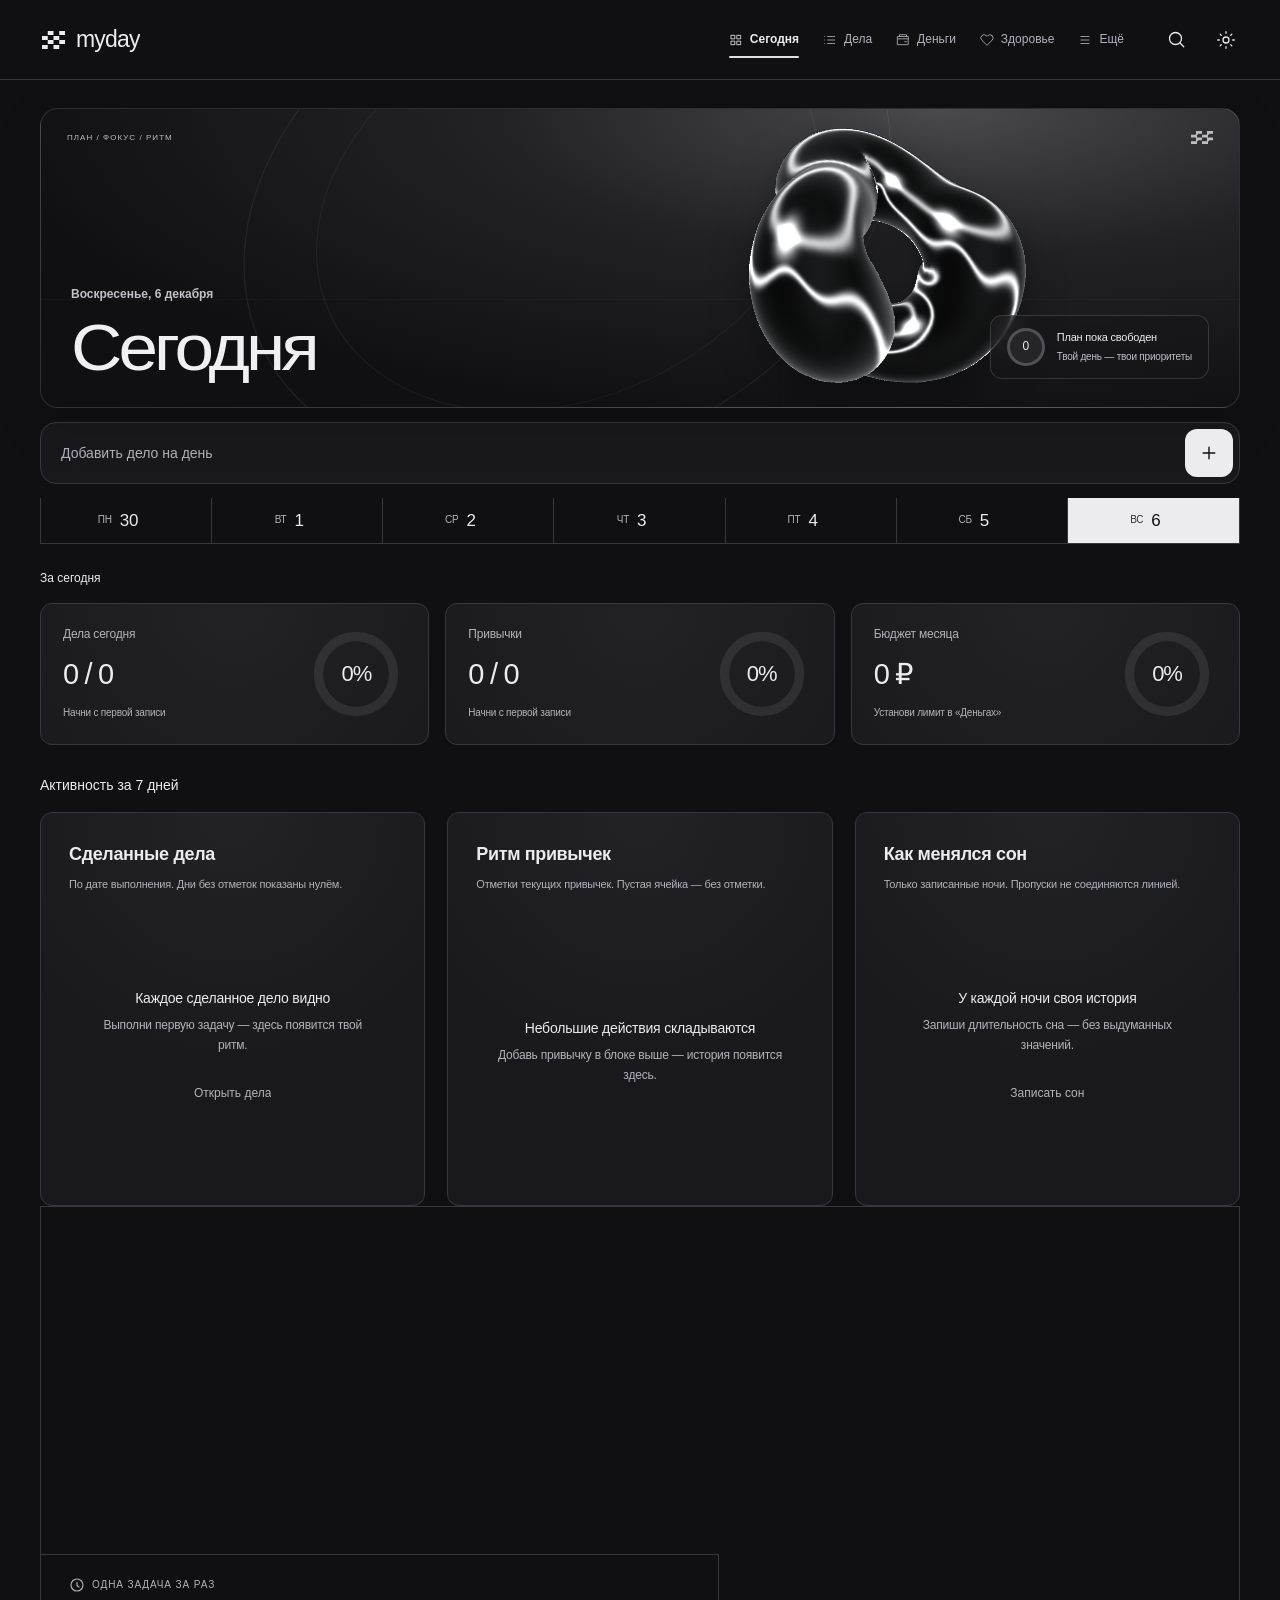
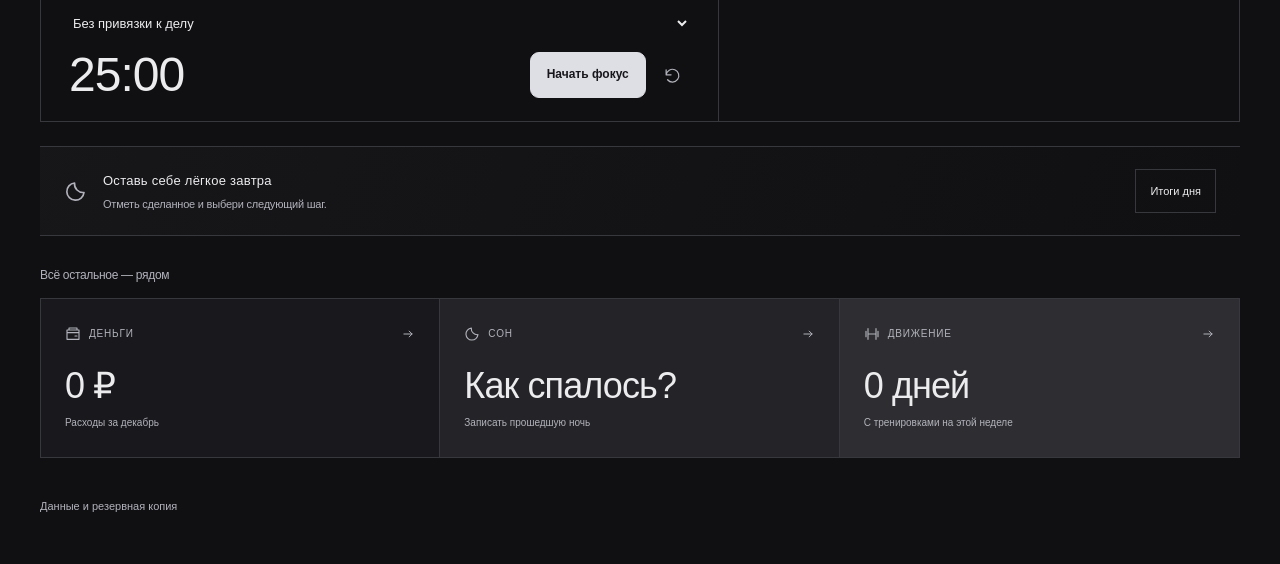
==== index.html @ 7b676718 "Add touch gestures, undo and responsive chart feedback" ====
<!doctype html>
<html lang="ru"><head>
<meta charset="utf-8">
<meta name="viewport" content="width=device-width, initial-scale=1, viewport-fit=cover">
<title>MyDay</title>
<link rel="manifest" href="./manifest.webmanifest">
<link rel="icon" href="./icon.svg" type="image/svg+xml">
<meta name="theme-color" content="#080808">
<meta name="apple-mobile-web-app-capable" content="yes">
<meta name="apple-mobile-web-app-status-bar-style" content="default">
<meta name="apple-mobile-web-app-title" content="MyDay">
</head><body><div style="min-height:100vh;display:grid;place-items:center;font-family:system-ui,-apple-system,sans-serif;color:#6b7280">Загрузка «MyDay»…</div>
<script>
(async()=>{
  const part="./app/app.html",v="63";
  try{if('serviceWorker' in navigator)navigator.serviceWorker.register('./sw.js').catch(()=>{})}catch(e){}
  try{
    const r=await fetch(part+"?v="+v,{cache:"no-store"});
    if(!r.ok)throw new Error("Не загрузился модуль "+part);
    const html=await r.text();
    if(!html.includes('id="nav"')||!html.includes('id="t-ov"'))throw new Error("Модуль приложения повреждён");
    document.open();document.write(html);document.close();
  }catch(e){
    document.body.innerHTML="<div style=\"padding:24px;font-family:system-ui\"><h2>Нет связи</h2><p>Не удалось загрузить приложение: "+String(e.message||e).replace(/[<>&]/g,"")+".</p><p>Откройте его один раз с интернетом — после этого оно будет работать офлайн.</p><button onclick=\"location.reload()\">Повторить</button></div>";
  }
})();
</script></body></html>
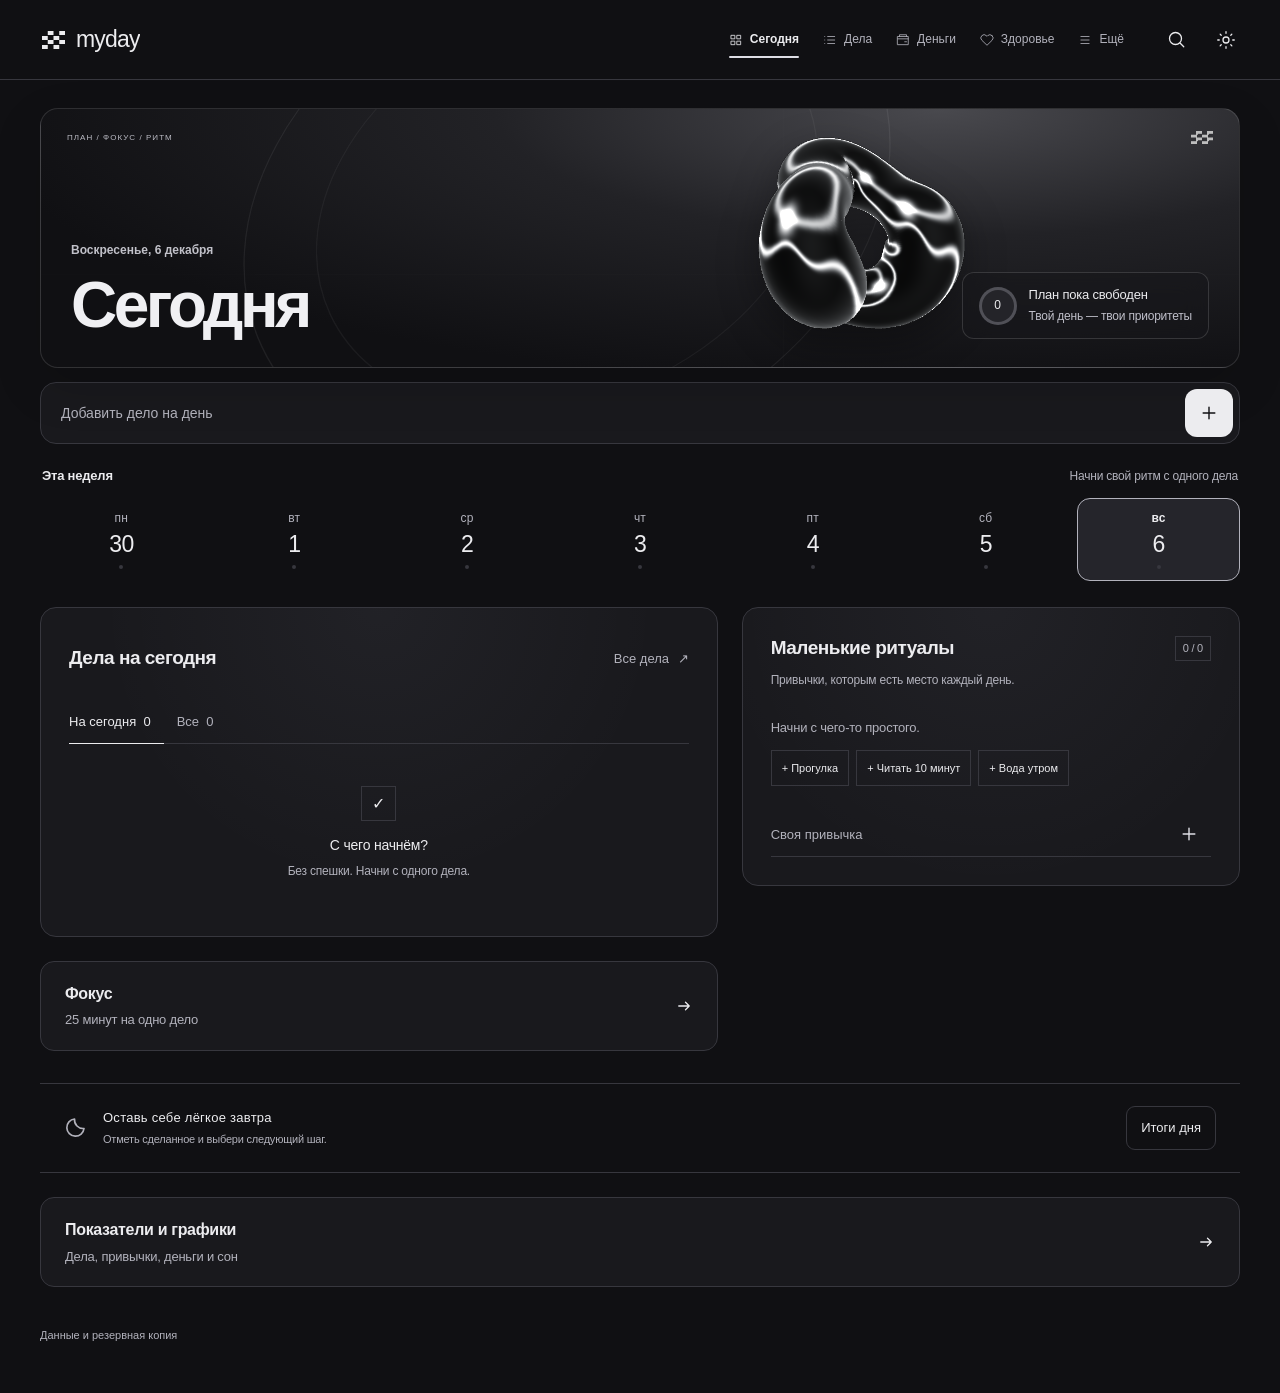
==== commit 9b237452: "Refine week rhythm strip and align loader cache version" ====
--- a/index.html
+++ b/index.html
@@ -12,7 +12,7 @@
 </head><body><div style="min-height:100vh;display:grid;place-items:center;font-family:system-ui,-apple-system,sans-serif;color:#6b7280">Загрузка «MyDay»…</div>
 <script>
 (async()=>{
-  const part="./app/app.html",v="63";
+  const part="./app/app.html",v="66";
   try{if('serviceWorker' in navigator)navigator.serviceWorker.register('./sw.js').catch(()=>{})}catch(e){}
   try{
     const r=await fetch(part+"?v="+v,{cache:"no-store"});
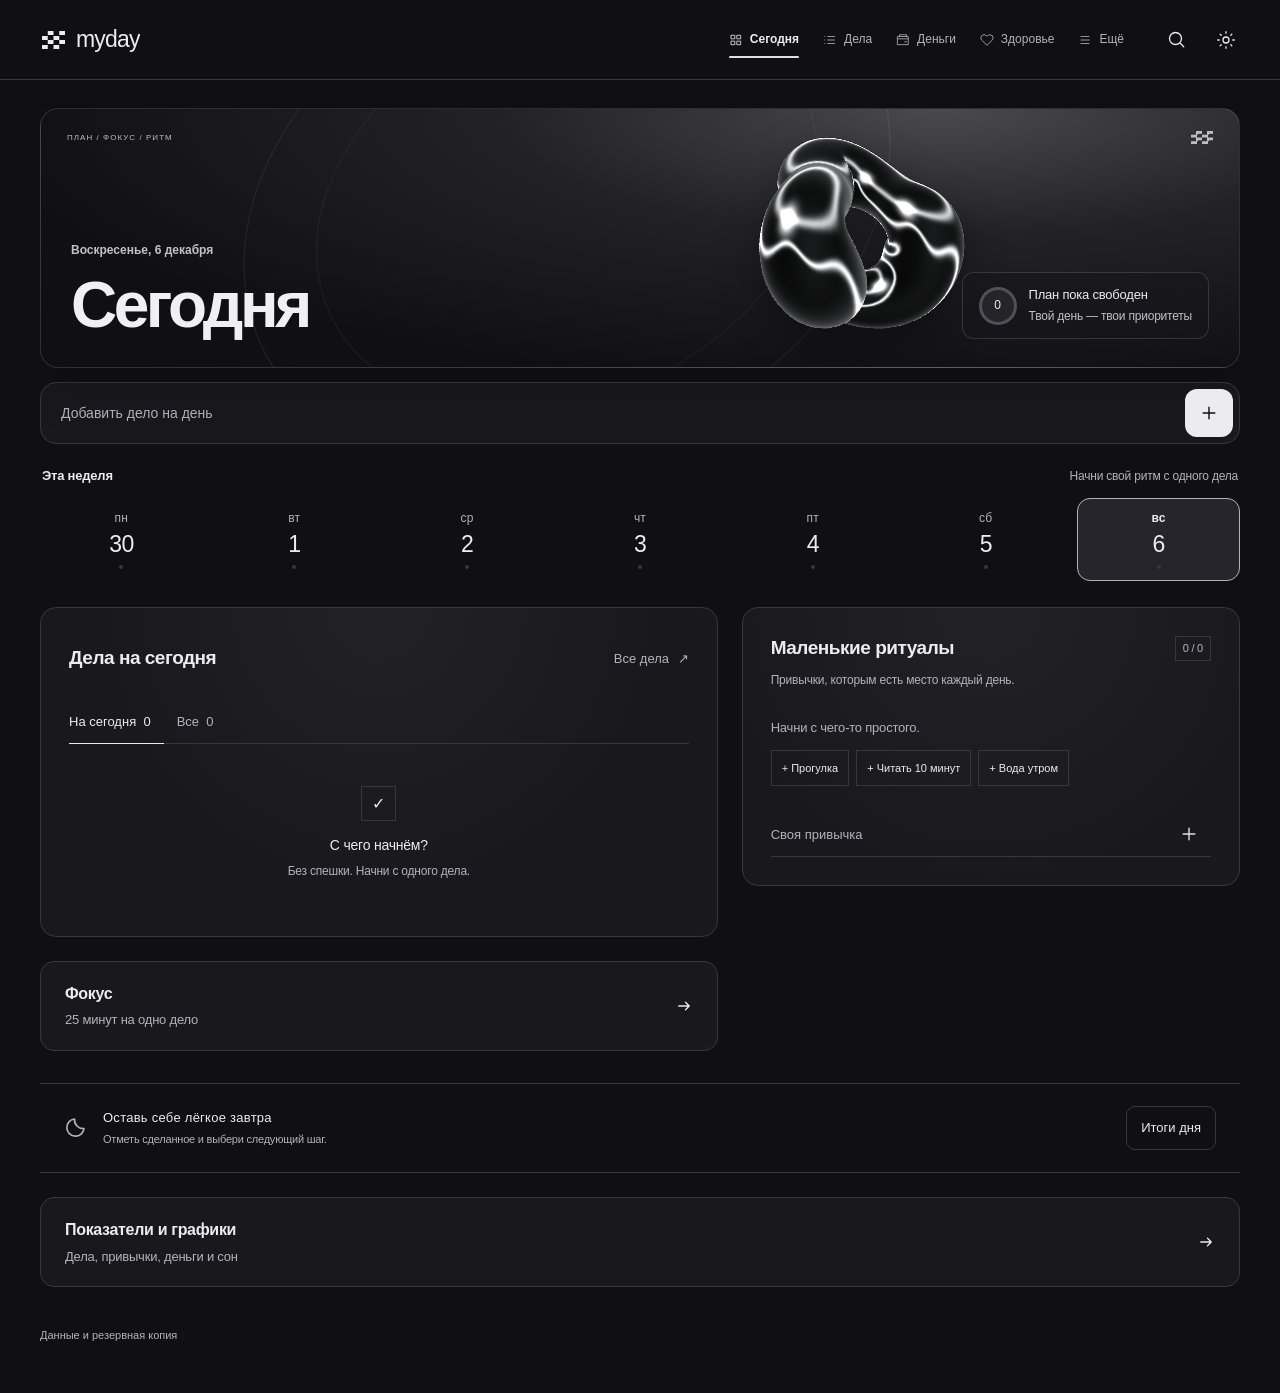
==== commit 422b4bf7: "Add appearance personalisation with contrast-aware custom colours and live preview" ====
--- a/index.html
+++ b/index.html
@@ -12,7 +12,7 @@
 </head><body><div style="min-height:100vh;display:grid;place-items:center;font-family:system-ui,-apple-system,sans-serif;color:#6b7280">Загрузка «MyDay»…</div>
 <script>
 (async()=>{
-  const part="./app/app.html",v="66";
+  const part="./app/app.html",v="67";
   try{if('serviceWorker' in navigator)navigator.serviceWorker.register('./sw.js').catch(()=>{})}catch(e){}
   try{
     const r=await fetch(part+"?v="+v,{cache:"no-store"});
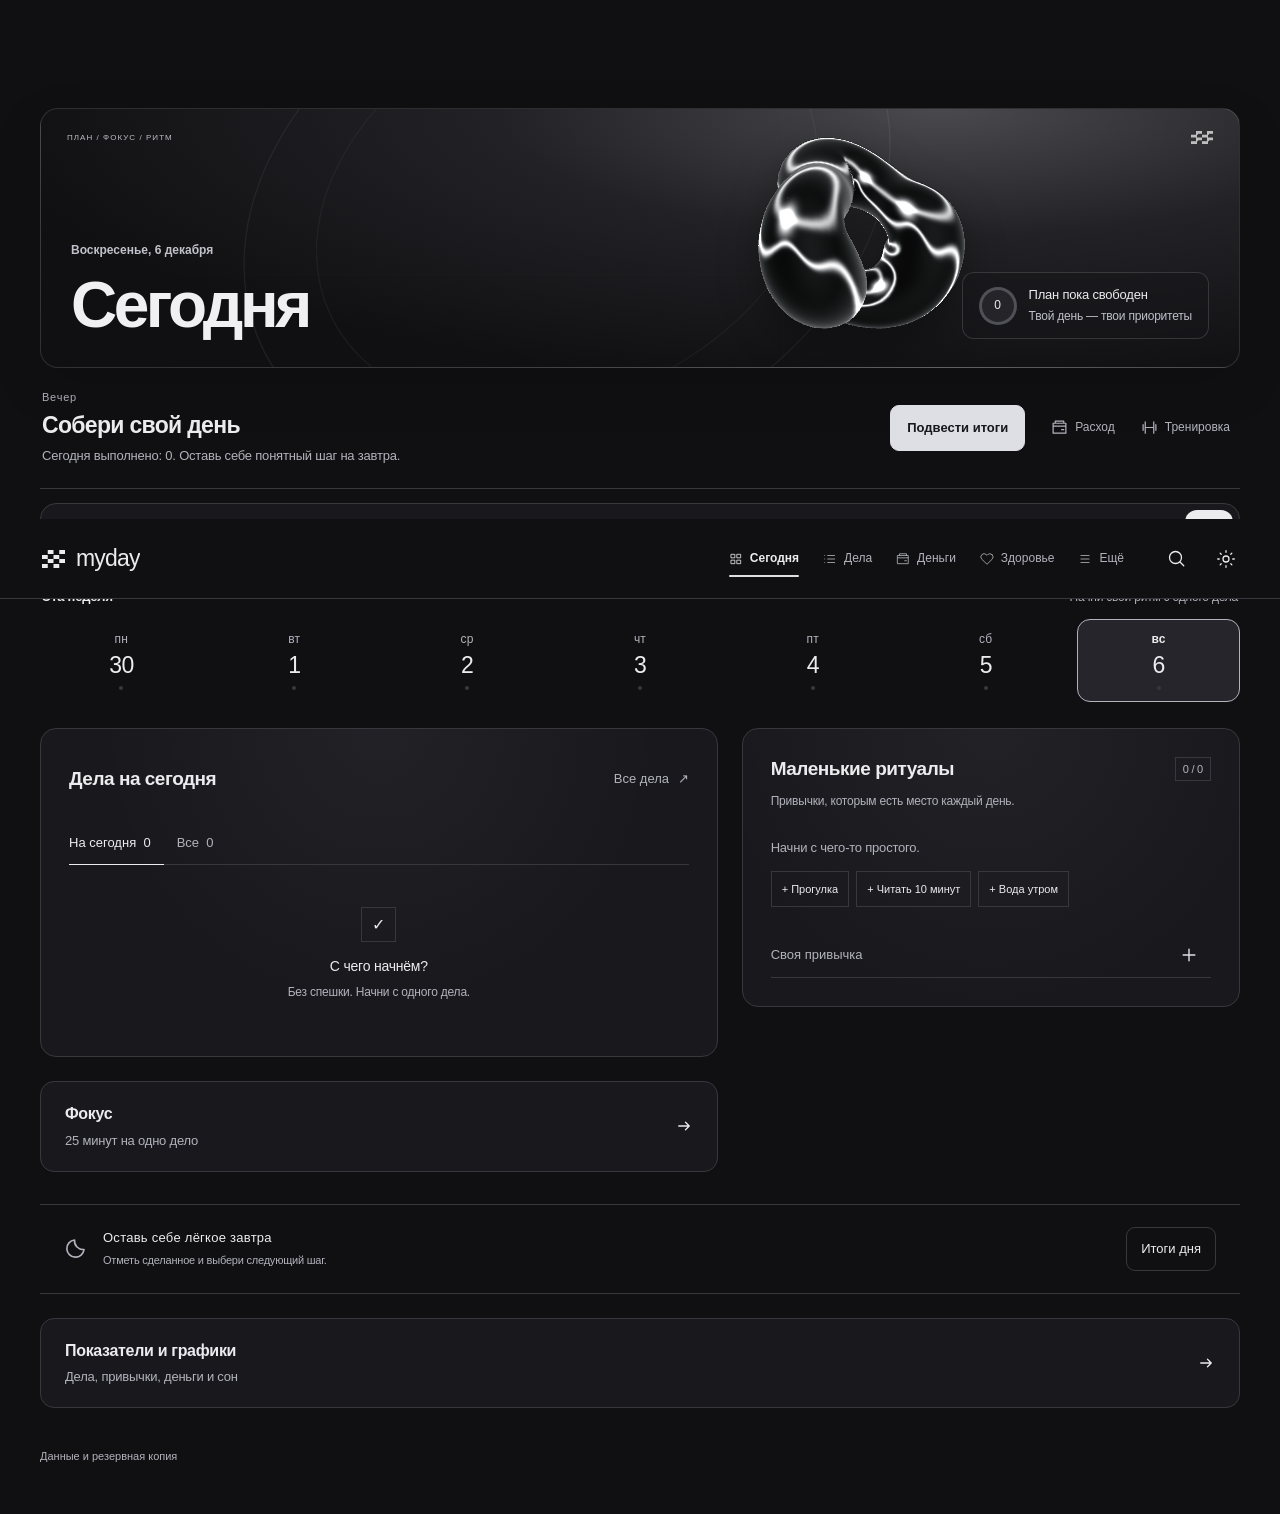
==== commit 7bd27ae7: "Add contextual daily flow and one-shot main task completion feedback" ====
--- a/index.html
+++ b/index.html
@@ -12,7 +12,7 @@
 </head><body><div style="min-height:100vh;display:grid;place-items:center;font-family:system-ui,-apple-system,sans-serif;color:#6b7280">Загрузка «MyDay»…</div>
 <script>
 (async()=>{
-  const part="./app/app.html",v="67";
+  const part="./app/app.html",v="68";
   try{if('serviceWorker' in navigator)navigator.serviceWorker.register('./sw.js').catch(()=>{})}catch(e){}
   try{
     const r=await fetch(part+"?v="+v,{cache:"no-store"});
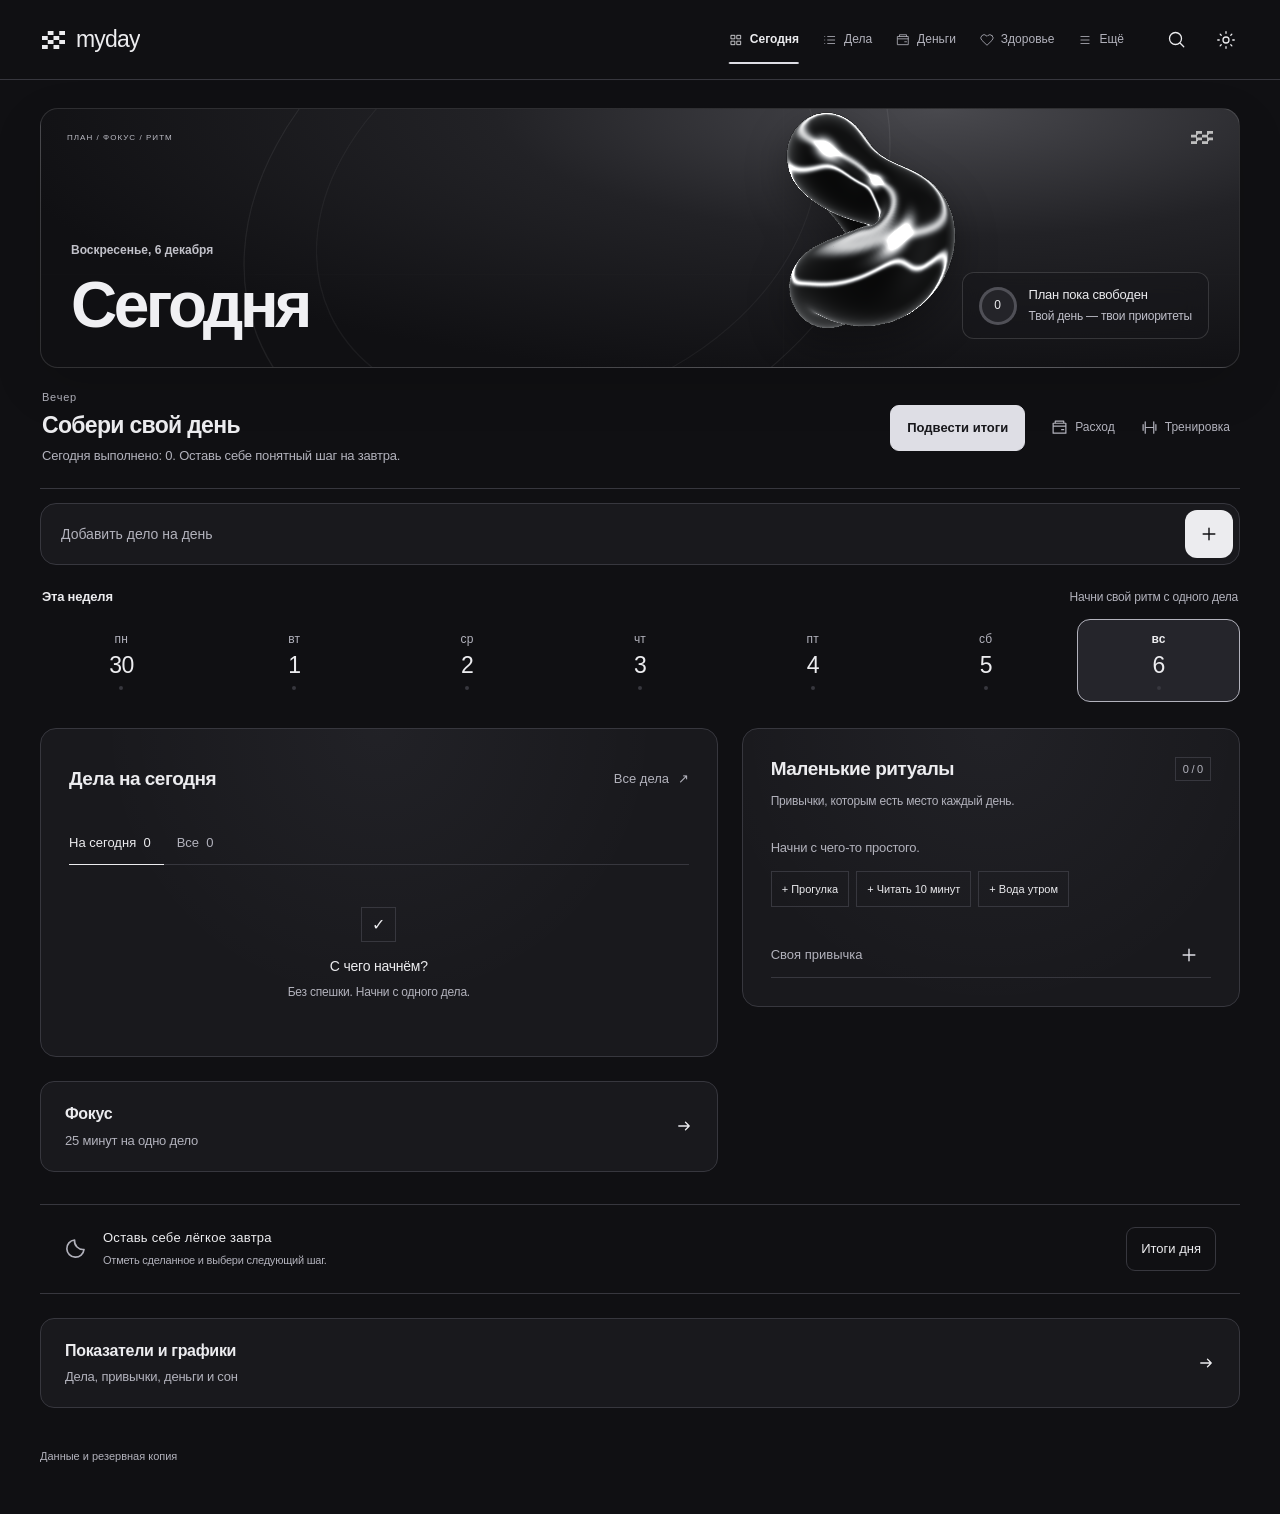
==== commit 7e62f67e: "Polish main-task hierarchy, chrome section art and tactile chart navigation" ====
--- a/index.html
+++ b/index.html
@@ -12,7 +12,7 @@
 </head><body><div style="min-height:100vh;display:grid;place-items:center;font-family:system-ui,-apple-system,sans-serif;color:#6b7280">Загрузка «MyDay»…</div>
 <script>
 (async()=>{
-  const part="./app/app.html",v="68";
+  const part="./app/app.html",v="69";
   try{if('serviceWorker' in navigator)navigator.serviceWorker.register('./sw.js').catch(()=>{})}catch(e){}
   try{
     const r=await fetch(part+"?v="+v,{cache:"no-store"});
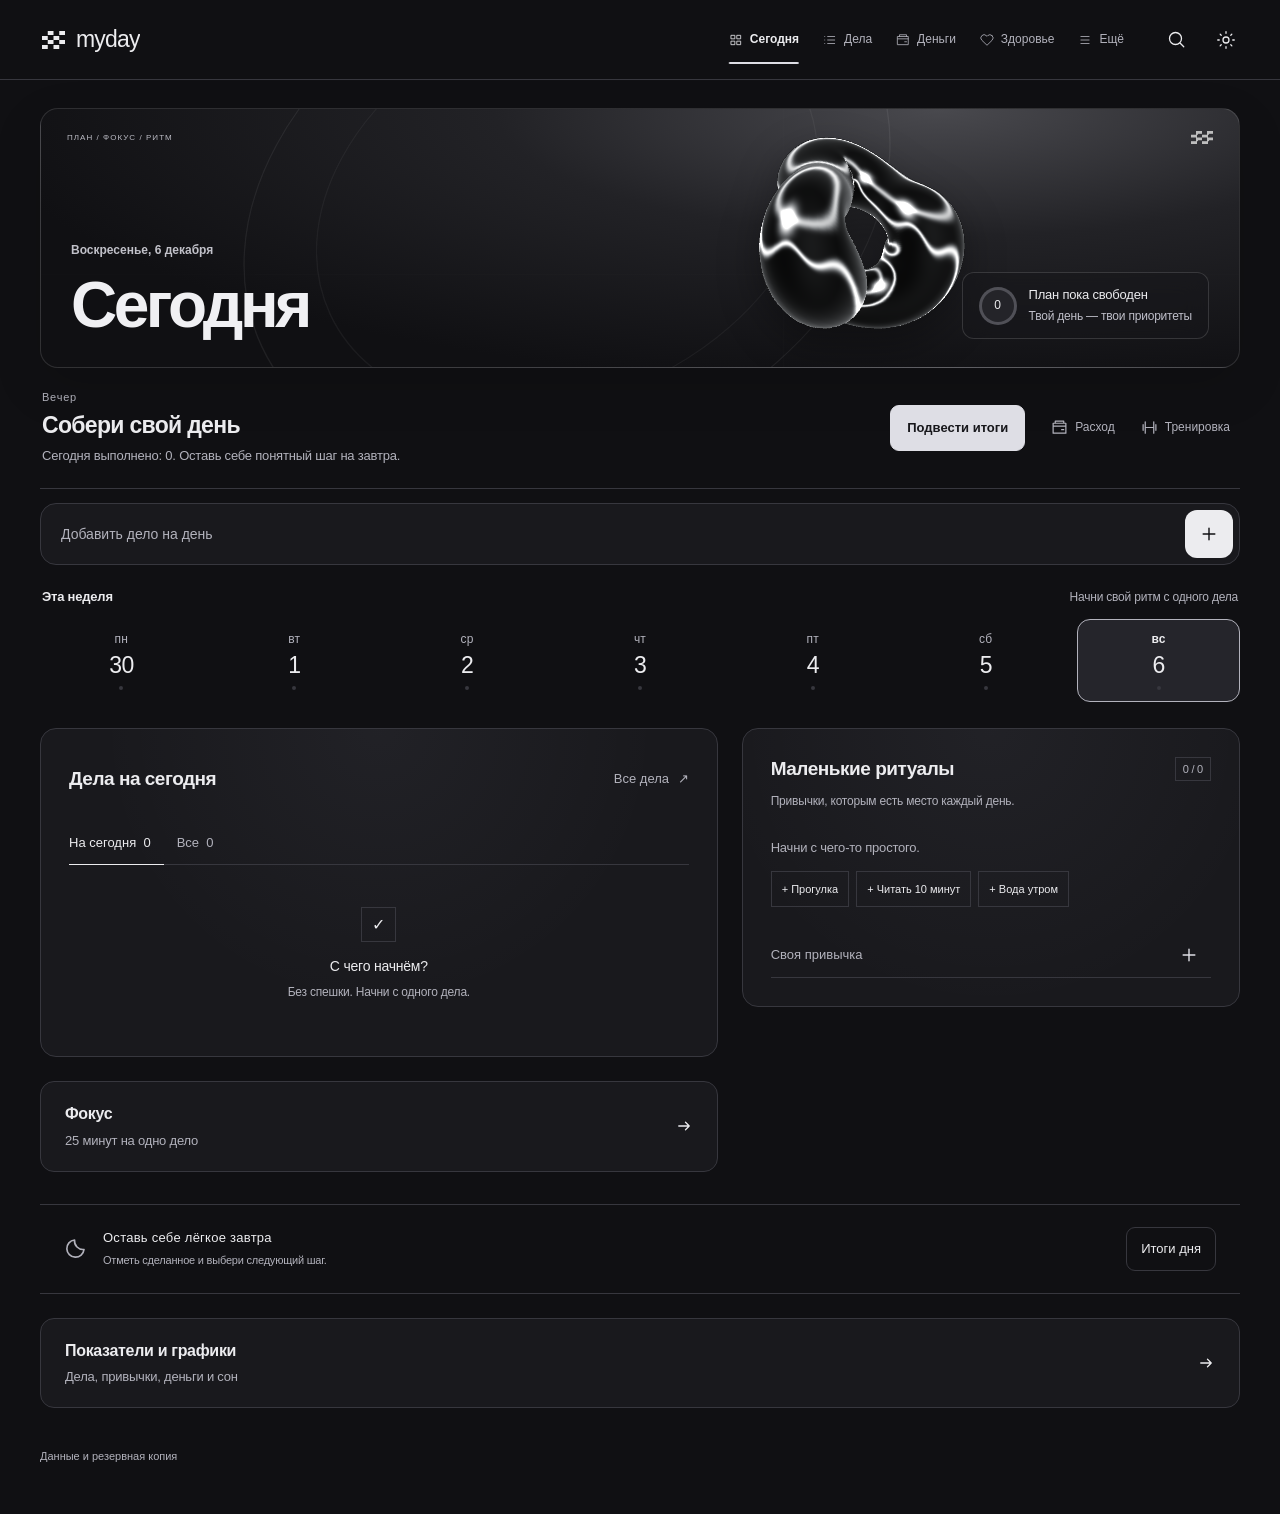
==== commit 9c61a20b: "Add guided workout sessions with rest timer, journal persistence and program integration" ====
--- a/index.html
+++ b/index.html
@@ -12,7 +12,7 @@
 </head><body><div style="min-height:100vh;display:grid;place-items:center;font-family:system-ui,-apple-system,sans-serif;color:#6b7280">Загрузка «MyDay»…</div>
 <script>
 (async()=>{
-  const part="./app/app.html",v="69";
+  const part="./app/app.html",v="70";
   try{if('serviceWorker' in navigator)navigator.serviceWorker.register('./sw.js').catch(()=>{})}catch(e){}
   try{
     const r=await fetch(part+"?v="+v,{cache:"no-store"});
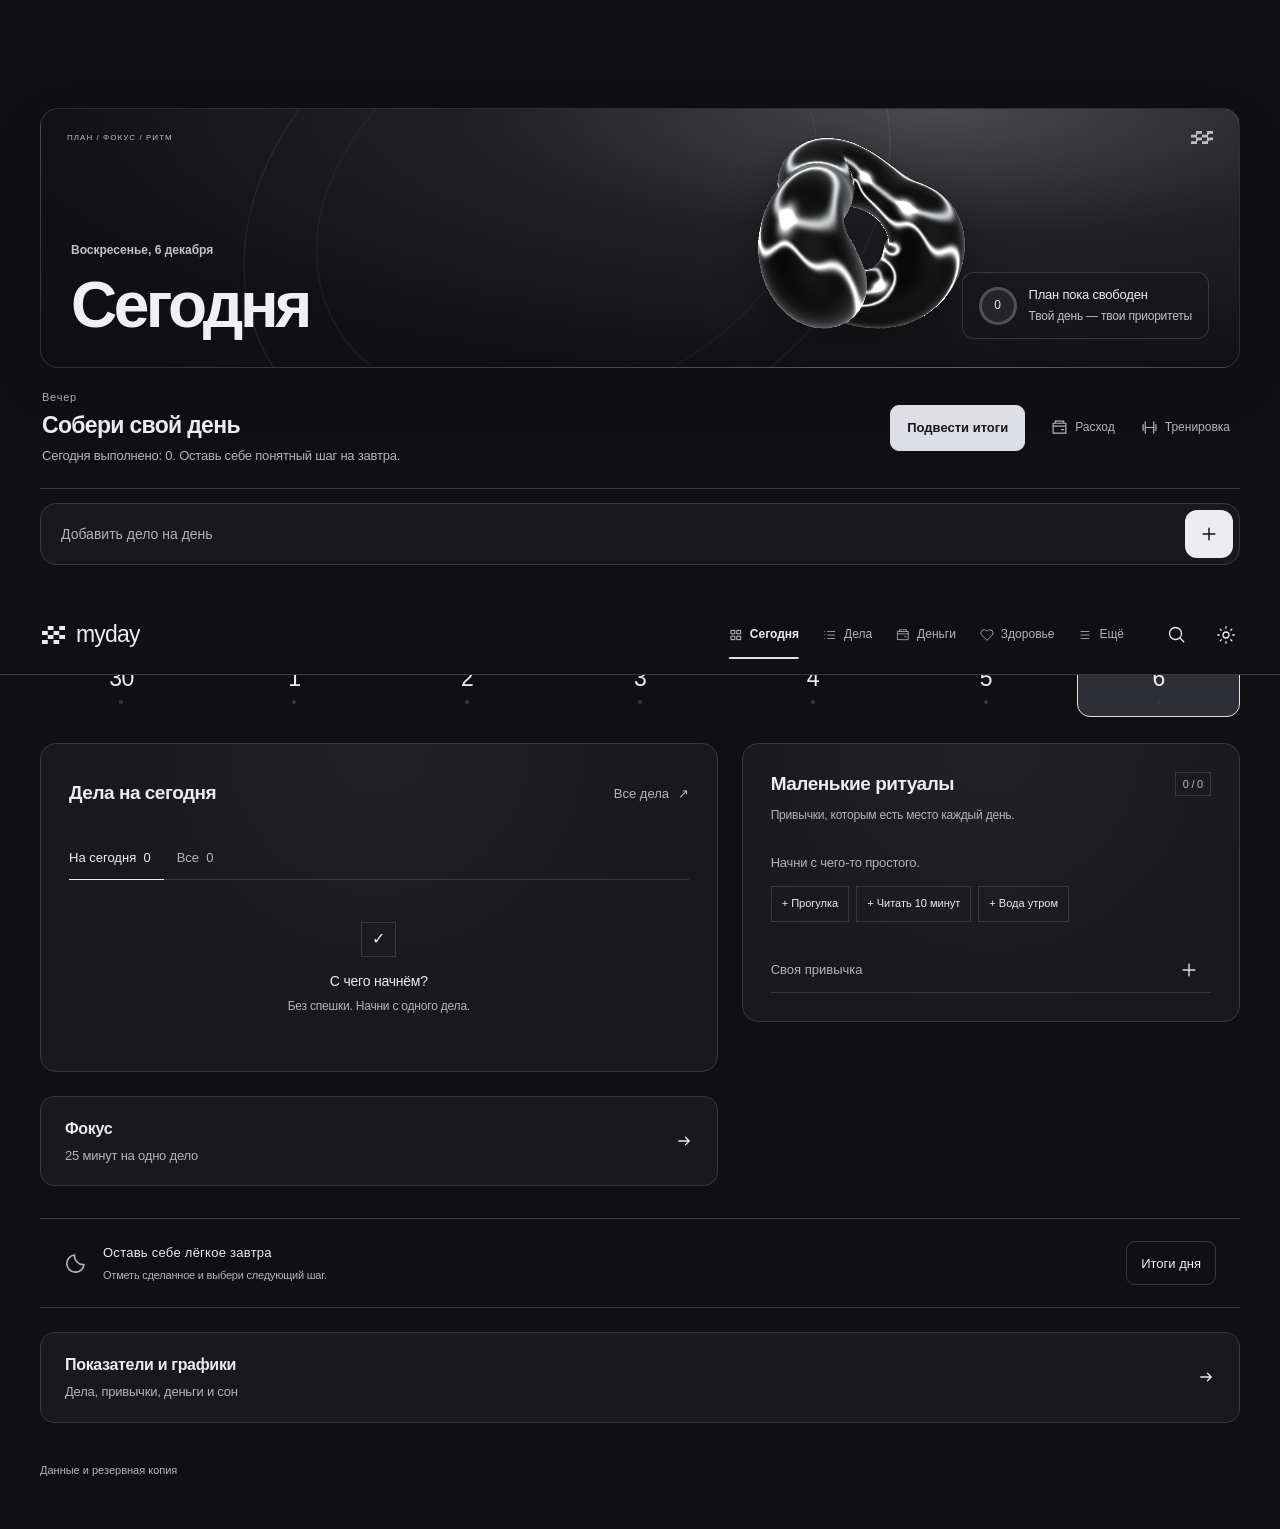
==== commit ff72d344: "Add interactive week calendar with daily records and date-specific task planning" ====
--- a/index.html
+++ b/index.html
@@ -12,7 +12,7 @@
 </head><body><div style="min-height:100vh;display:grid;place-items:center;font-family:system-ui,-apple-system,sans-serif;color:#6b7280">Загрузка «MyDay»…</div>
 <script>
 (async()=>{
-  const part="./app/app.html",v="70";
+  const part="./app/app.html",v="71";
   try{if('serviceWorker' in navigator)navigator.serviceWorker.register('./sw.js').catch(()=>{})}catch(e){}
   try{
     const r=await fetch(part+"?v="+v,{cache:"no-store"});
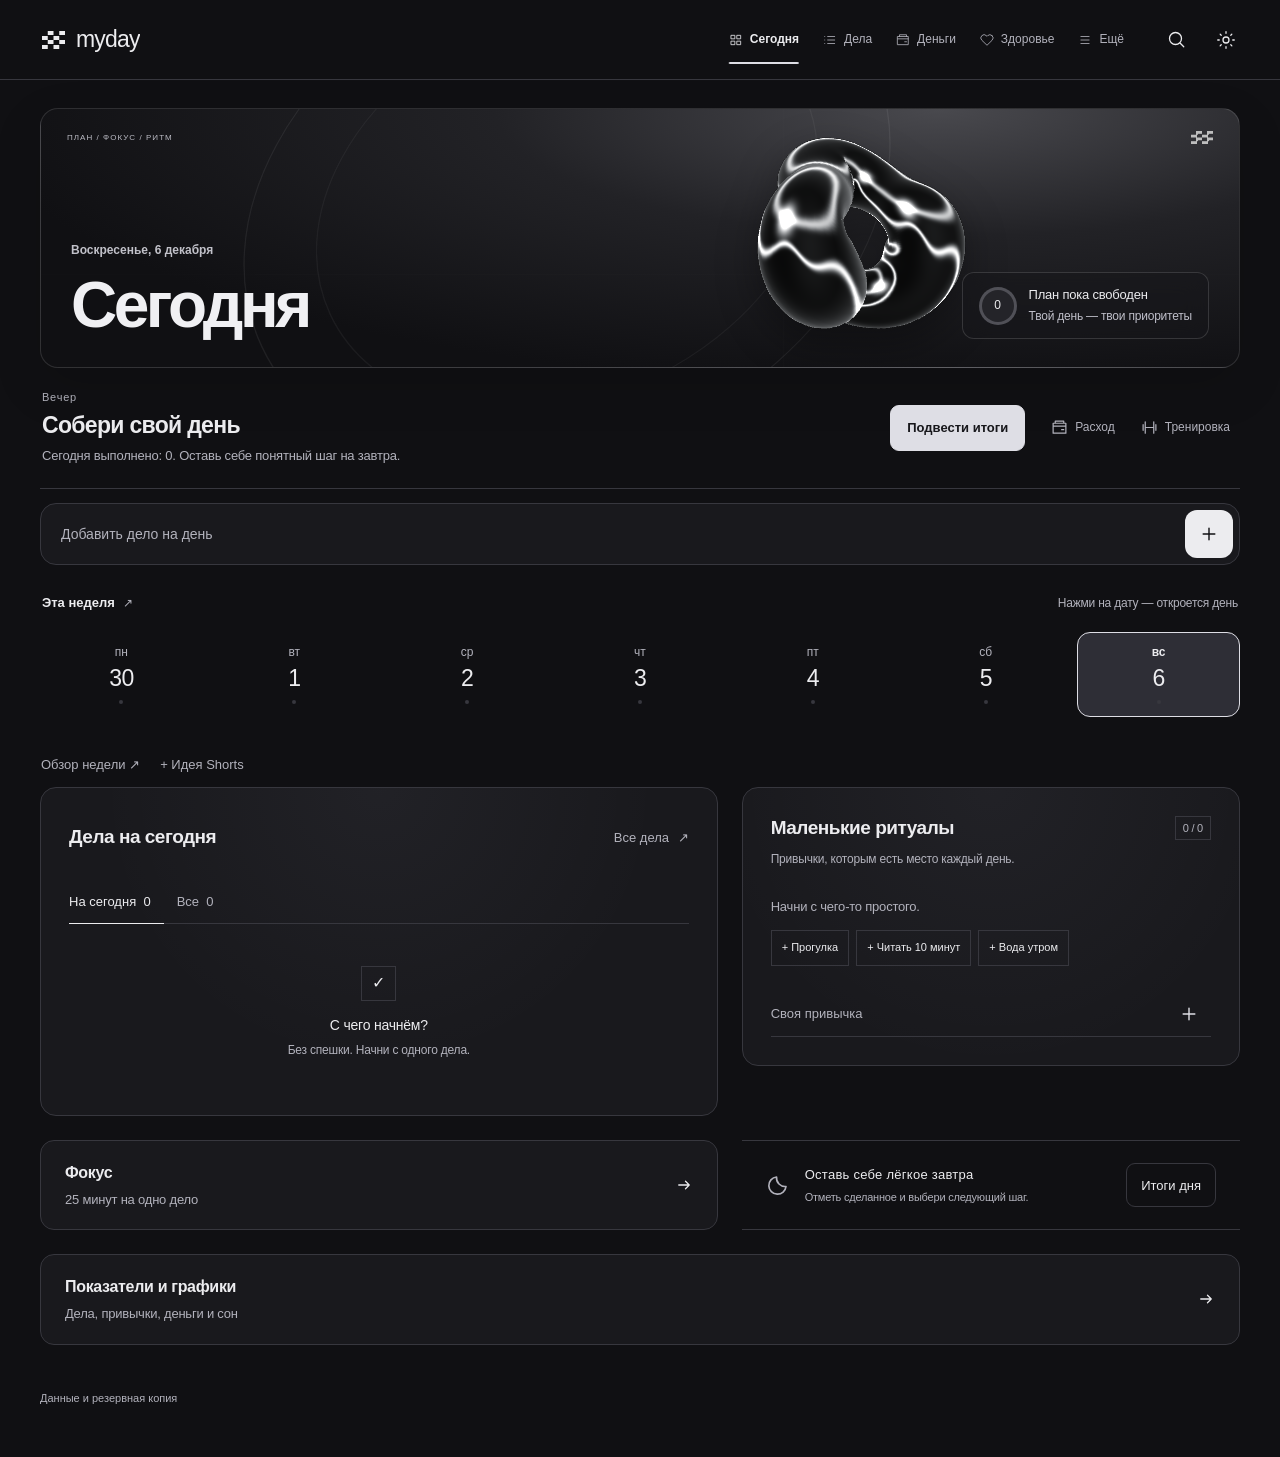
==== commit 34be2436: "Build Shorts production board, quick capture, ZIP packages, offline PWA and revision-based notes syn" ====
--- a/index.html
+++ b/index.html
@@ -11,8 +11,9 @@
 <meta name="apple-mobile-web-app-title" content="MyDay">
 </head><body><div style="min-height:100vh;display:grid;place-items:center;font-family:system-ui,-apple-system,sans-serif;color:#6b7280">Загрузка «MyDay»…</div>
 <script>
+addEventListener('beforeinstallprompt',e=>{e.preventDefault();window.MyDayInstallPrompt=e});
 (async()=>{
-  const part="./app/app.html",v="71";
+  const part="./app/app.html",v="75";
   try{if('serviceWorker' in navigator)navigator.serviceWorker.register('./sw.js').catch(()=>{})}catch(e){}
   try{
     const r=await fetch(part+"?v="+v,{cache:"no-store"});
